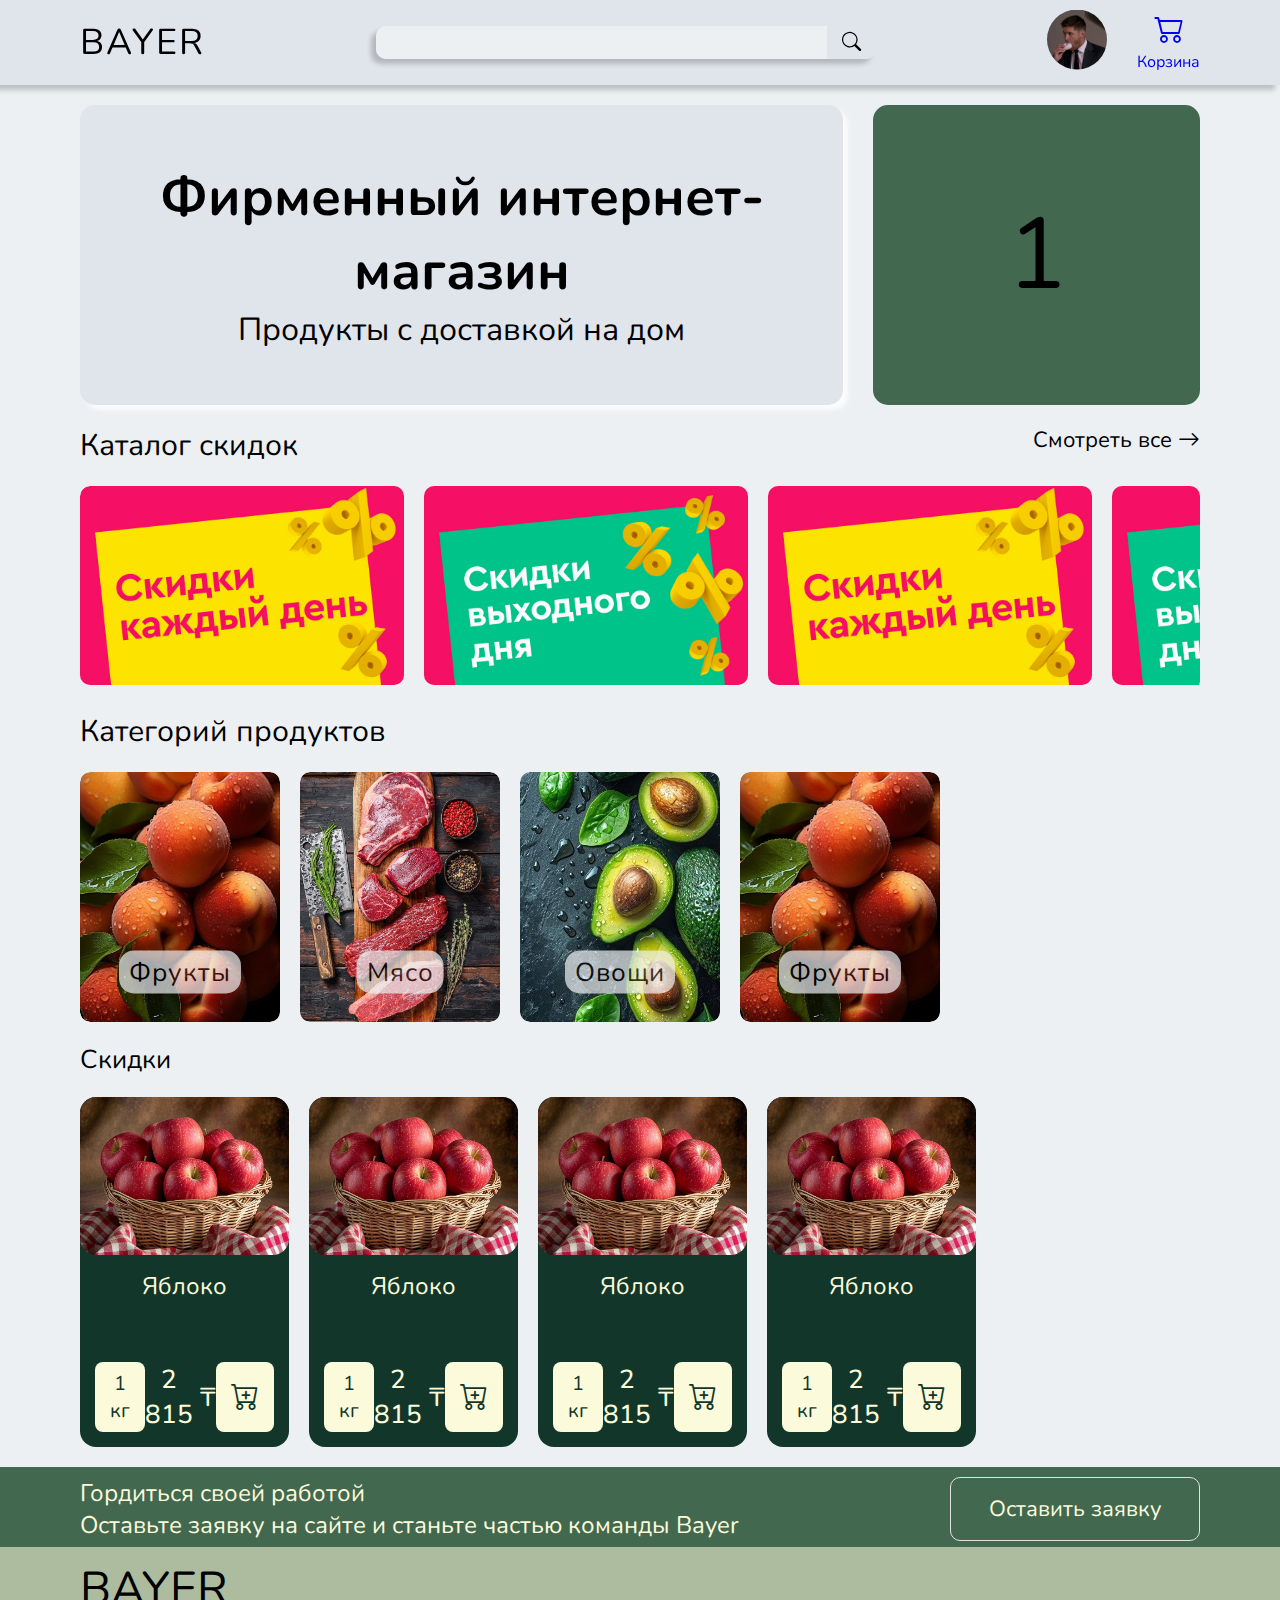
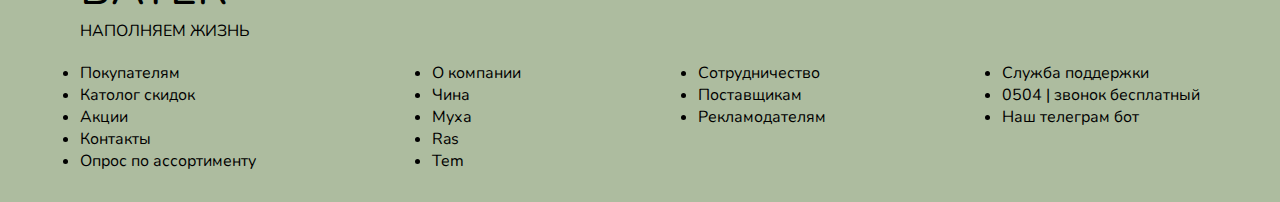
==== category-product.html @ b90fc03c "updated" ====
<!DOCTYPE html>
<html lang="ru">
<head>
    <meta charset="UTF-8">
    <meta name="viewport" content="width=device-width, initial-scale=1.0">
    <link rel="stylesheet" href="https://cdn.jsdelivr.net/npm/bootstrap-icons@1.5.0/font/bootstrap-icons.css">
    <link rel="stylesheet" href="../css/style.css">
    <link rel="stylesheet" href="../css/project01.css">
    <link rel="stylesheet" href="../css/project01media.css">
    <title>Фрукты</title>
</head>
<body id="body">
<div id="page-preloader" class="preloader">
    <div class="loader"></div>
</div>
<div class="page-title">
    <span class="page-back" id="page-back"><i class="bi bi-arrow-left"></i></span>
    <span class="page-title-name" id="page-title-name"></span>
</div>
<header id="header">
    <div class="logo"><a href="#">BAYER</a></div>
    <div class="search">
        <input type="text" id="search">
        <button><i class="bi bi-search"></i></button>
    </div>
    <div class="nav">
        <a href="#"><img src="./img-profile/deanwinchester.jpg"></a>
        <a href="#" class="cart-icon">
            <i class="bi bi-cart2"></i>
            <span>Корзина</span>
        </a>
    </div>
</header>
<main>
    <div class="banner">
        <div class="banner-1">
            <h1>Фирменный интернет-магазин</h1>
            <span>Продукты с доставкой на дом</span>
        </div>
        <div class="banner-2">
            <div class="slide-1">1</div>
            <div class="slide-2">2</div>
            <div class="slide-3">3</div>
        </div>
    </div>
    <div class="title-discount">
        <span>Каталог скидок</span>
        <font onclick="discountAll()">Смотреть все <i class="bi bi-arrow-right"></i></font>
    </div>
    <div class="discount">
        <div><img src="./img-discount/discount-1.jpg"></div>
        <div><img src="./img-discount/discount-2.jpg"></div>

        <div><img src="./img-discount/discount-1.jpg"></div>
        <div><img src="./img-discount/discount-2.jpg"></div>
        <div><img src="./img-discount/discount-1.jpg"></div>
    </div>
    <div class="title-category">
        <span>Категорий продуктов</span>
    </div>
    <div class="category-product">
        <div><a href="./page/category-product.html"><span>Фрукты</span><img src="./img-category/fruits.jpg"><i class="bi bi-arrow-right-short"></i></a></div>

        <div><a href=""><span>Мясо</span><img src="./img-category/meat.jpg"><i class="bi bi-arrow-right-short"></i></a></div>
        <div><a href=""><span>Овощи</span><img src="./img-category/vegetable.jpg"><i class="bi bi-arrow-right-short"></i></a></div>
        <div><a href=""><span>Фрукты</span><img src="./img-category/fruits.jpg"><i class="bi bi-arrow-right-short"></i></a></div>
    </div>
    <div class="title-discounts">
        <span>Скидки</span>
    </div>
    <div class="discounts">
        <div class="product" onclick="productInCart()">
            <div class="product-img"><img src="./img-product/apple.jpg"></div>
            <div class="product-body">
                <span class="product-title">Яблоко</span>
                <div>
                    <span class="product-value">1 кг</span>
                    <span class="product-price">2 815<span>&nbsp;₸</span></span>
                    <button class="product-cart"><i class="bi bi-cart-plus"></i></button>
                </div>
            </div>
        </div>

        <div class="product" onclick="productInCart()">
            <div class="product-img"><img src="./img-product/apple.jpg"></div>
            <div class="product-body">
                <span class="product-title">Яблоко</span>
                <div>
                    <span class="product-value">1 кг</span>
                    <span class="product-price">2 815<span>&nbsp;₸</span></span>
                    <button class="product-cart"><i class="bi bi-cart-plus"></i></button>
                </div>
            </div>
        </div>
        <div class="product" onclick="productInCart()">
            <div class="product-img"><img src="./img-product/apple.jpg"></div>
            <div class="product-body">
                <span class="product-title">Яблоко</span>
                <div>
                    <span class="product-value">1 кг</span>
                    <span class="product-price">2 815<span>&nbsp;₸</span></span>
                    <button class="product-cart"><i class="bi bi-cart-plus"></i></button>
                </div>
            </div>
        </div>
        <div class="product" onclick="productInCart()">
            <div class="product-img"><img src="./img-product/apple.jpg"></div>
            <div class="product-body">
                <span class="product-title">Яблоко</span>
                <div>
                    <span class="product-value">1 кг</span>
                    <span class="product-price">2 815<span>&nbsp;₸</span></span>
                    <button class="product-cart"><i class="bi bi-cart-plus"></i></button>
                </div>
            </div>
        </div>
    </div>
    <div id="product-in" class="product-in fixed-bottom">
        <div class="product-in-header">
            <span>Яблоко</span>
            <i onclick="closeProductIn()" class="bi bi-x-lg"></i>
        </div>
        <div class="product-in-body">
            <div><img src="./img-product/apple.jpg"></div>
            <span>1 кг</span>
            <span>2 815 ₸</span>
            <button onclick="addToCart()">Добавить в корзину</button>
        </div>
    </div>
</main>
<div class="header480 fixed-bottom">
    <a href=""><i class="bi bi-house-fill"></i></a>
    <a href=""><i class="bi bi-cart2"></i></a>
    <a href=""><i class="bi bi-telegram"></i></a>
    <a href=""><img src="./img-profile/deanwinchester.jpg"></a>
</div>
<footer>
    <div class="footer-top">
        <div class="left">
            <span>Гордиться своей работой</span>
            <span>Оставьте заявку на сайте и станьте частью команды Bayer</span>
        </div>
        <div class="right">
            Оставить заявку
        </div>
    </div>
    <div class="footer-bottom">
        <div class="footer-bottom-top">
            <span class="footer-title">BAYER</span>
            <span>наполняем жизнь</span>
        </div>
        <div class="footer-bottom-nav">
            <div class="footer-item">
                <ul>
                    <li>Покупателям</li>
                    <li>Католог скидок</li>
                    <li>Акции</li>
                    <li>Контакты</li>
                    <li>Опрос по ассортименту</li>
                </ul>
            </div>
            <div class="footer-item">
                <ul>
                    <li>О компании</li>
                    <li>Чина</li>
                    <li>Муха</li>
                    <li>Ras</li>
                    <li>Tem</li>
                </ul>
            </div>
            <div class="footer-item">
                <ul>
                    <li>Сотрудничество</li>
                    <li>Поставщикам</li>
                    <li>Рекламодателям</li>
                </ul>
            </div>
            <div class="footer-item">
                <ul>
                    <li>Служба поддержки</li>
                    <li>0504 | звонок бесплатный</li>
                    <li>Наш телеграм бот</li>
                </ul>
            </div>

        </div>
    </div>
</footer>
</body>
<script src="/javascript/main.js"></script>
</html>
---- css/style.css ----
:root {
    --bg-color: #ECF0F3;
    --block-bg-color: #E0E5EC;

    --background-dark-green-100: #12372A;
    --color-dark-green: #12372A;
    --background-dark-green-75: #436850;
    --color-dark-green-75: #436850;
    --background-dark-green-50: #ADBC9F;
    --color-dark-green-50: #ADBC9F;
    --background-dark-green-25: #FBFADA;
    --color-dark-green-25: #FBFADA;

    --color-white: #fff;
    --color-light-grey: #e2e2e2;
    --color-dark-grey: #4e4e4e;
    --background-dark: #1b1b1b;
    --background-light-grey: #e2e2e2;
    --background-light: #fff;
}
* {
    margin: 0;
    padding: 0;
}
a {
    text-decoration: none;
}
.fixed-top {
    position: fixed;
    top: 0;
    right: 0;
    left: 0;
    z-index: 1030;
}
.fixed-bottom {
    position: fixed;
    right: 0;
    bottom: 0;
    left: 0;
    z-index: 1030;
}
---- css/project01.css ----
@import url('https://fonts.googleapis.com/css?family=Nunito:400,700,800,900');
body {
    font-family: 'Nunito';
    background-color: var(--bg-color);
}
.preloader {
    position: fixed;
    left: 0;
    top: 0;
    width: 100%;
    height: 100%;
    background: black;
    z-index: 101;
    transition: 1s all;
    opacity: 1;
    visibility: visible;
}
.done {
    opacity: 0;
    visibility: hidden;
}
.loader {
    width: 75px;
    height: 75px;
    border: 10px solid white;
    border-radius: 50%;
    border-top-color: blue;
    position: absolute;
    left: 50%;
    top: 50%;
    transform: translate(-50%, -50%);
    animation: .5s spin infinite linear;
}
@keyframes spin {
    from {
        transform: translate(-50%, -50%) rotate(0deg);
    }
    to {
        transform: translate(-50%, -50%) rotate(360deg);
    }
}
.page-title {
    display: none;
}
header {
    display: flex;
    justify-content: space-between;
    align-items: center;
    position: sticky;
    height: 65px;
    top: 0;
    padding: 10px 80px;
    background-color: var(--block-bg-color);
    z-index: 100;
    box-shadow: -5px 5px 5px rgba(0, 0, 0, 0.2);

}
.logo {
    font-size: 36px;
    letter-spacing: 2px;
}
.logo > a {
    color: #000;
}
.search {
    display: flex;
    height: 50%;
    width: 500px;
    text-align: center;
    box-shadow: -5px 5px 5px rgba(0, 0, 0, 0.2);
    border-radius: 10px;
}
.search input {
    height: 100%;
    width: 100%;
    text-align: center;
    border-radius: 10px 0 0 10px;
    border: none;
    font-size: larger;
    background: var(--bg-color);

}
.search > button {
    padding: 5px 15px;
    cursor: pointer;
    border-radius: 0 10px 10px 0;
    border: none;
    font-size: larger;
    background: var(--block-bg-color);

}
.nav {
    display: flex;
    gap: 30px;
}
.nav img {
    clip-path: circle();
    width: 60px;
}
.cart-icon {
    display: flex;
    flex-direction: column;
}
.cart-icon i {
    font-size: 30px;
    text-align: center;
}
main {
    padding: 20px 80px;
    display: flex;
    flex-direction: column;
}
.banner {
    display: flex;
    gap: 30px;
    width: 100%;
    height: 300px;
}
.banner-1 {
    width: 70%;
    height: 100%;
    display: flex;
    flex-direction: column;
    justify-content: center;
    background: var(--block-bg-color);
    box-shadow: 5px 5px 5px rgba(255, 255, 255, 0.8);
    border-radius: 15px;
    text-align: center;
    h1 {
        font-size: 54px;
    }
    span {
        font-size: 32px;
    }
}
.banner-2 {
    display: flex;
    width: 30%;
    height: 100%;
    overflow-x: auto;
    scroll-snap-type: x mandatory;
    background: var(--background-dark-green-75);
    border-radius: 15px;
}
.banner-2 > div {
    scroll-snap-align: start;
    flex-shrink: 0;
    width: 100%;
    height: 100%;
    margin-right: 50px;
    border-radius: 15px;
    transform-origin: center center;
    transform: scale(1);
    transition: transform 0.5s;
    position: relative;

    display: flex;
    justify-content: center;
    align-items: center;
    font-size: 100px;
}
.banner-2 > div > img {
    object-fit: cover;
    position: absolute;
    top: 0;
    left: 0;
    width: 100%;
    height: 100%;
}
.banner-2::-webkit-scrollbar {
    display: none;
}
.title-discount {
    display: flex;
    justify-content: space-between;
    margin: 20px 0;
}
.title-discount > span {
    font-size: 30px;
}
.title-discount > font {
    font-size: 22px;
    cursor: pointer;
}
.discount {
    display: flex;
    gap: 20px;
    height: max-content;
    justify-content: start;
    overflow-x: auto;
    scrollbar-width: auto;
    border-radius: 10px;
}
.discount::-webkit-scrollbar {
    display: none;
}
.discount > div {
    height: 100%;
    min-width: 324px;
    border-radius: 10px;
}
.discount > div > img {
    height: 100%;
    width: 100%;
    object-fit: cover;
    border-radius: 10px;
}
.discount-all {
    display: flex;
    flex-wrap: wrap;
    gap: 20px;
    overflow: hidden;
    border-radius: 10px;
}
.discount-all div {
    height: 100%;
    width: 300px;
    border-radius: 10px;
}
.discount-all div img {
    object-fit: cover;
    height: 100%;
    width: 100%;
}
.title-category {
    margin: 20px 0;
}
.title-category > span {
    font-size: 30px;
}
.category-product {
    display: flex;
    gap: 20px;
    height: 250px;
    justify-content: start;
    overflow-x: auto;
    scrollbar-width: auto;
    border-radius: 10px;
}
.category-product span {
    position: absolute;
    top: 80%;
    left: 50%;
    transform: translate(-50%, -50%);
    font-size: 26px;
    letter-spacing: 1px;
    color: #fff;
    background: var(--bg-color);
    padding: 4px 10px;
    color: #000000;
    border-radius: 15px;
    opacity: 0.7;
    transition: .5s all;
}
.category-product div:hover span {
    opacity: 1;
    top: 50%;
}
.category-product::-webkit-scrollbar {
    display: none;
}
.category-product > div {
    position: relative;
    height: 100%;
    min-width: 200px;
    border-radius: 10px;
    overflow: hidden;
    cursor: pointer;
    i {
        display: none;
    }
}
.category-product > div > a > img {
    height: 100%;
    width: 100%;
    object-fit: cover;
    border-radius: 10px;
}
.title-discounts {
    margin: 20px 0;
}
.title-discounts > span {
    font-size: 26px;
}
.discounts {
    display: grid;
    grid-template-columns: 1fr 1fr 1fr 1fr 1fr;
    gap: 20px;
}
.discounts > .product {
    display: grid;
    grid-template-rows: 45% 55%;
    height: 350px;
    background-color: var(--background-dark-green-100);
    border-radius: 16px;
}
.product > .product-body {
    display: flex;
    flex-direction: column;
    justify-content: space-between;
    padding: 5px;
}
.product-body > .product-title {
    text-align: center;
    font-size: 24px;
    padding: 10px 0;
    overflow: hidden;
    color: var(--background-dark-green-25);
}
.product-value {
    padding: 3px 15px;
    font-size: 20px;
    background: var(--background-dark-green-25);
    color: var(--background-dark-green-100);
    border-radius: 8px;
    display: flex;
    align-items: center;
}
.product-price {
    font-size: 26px;
    display: flex;
    align-items: center;
    font-weight: 500;
    color: var(--background-dark-green-25);
}
.product-body > div {
    display: flex;
    justify-content: space-between;
    text-align: center;
    padding: 10px;
}
.product-cart {
    background: var(--background-dark-green-25);
    color: var(--background-dark-green-100);
    padding: 3px 15px;
    border-radius: 8px;
    border: none;
    font-size: 28px;
    cursor: pointer;
    transition: .25s;
}
.product-cart:hover {
    background: var(--background-dark-green-75);
    color: var(--background-dark-green-25);
}

.product-cart:active {
    background: var(--background-dark-green-50);
}
.product-img {
    position: relative;
}
.product-img > img {
    height: 100%;
    width: 100%;
    object-fit: cover;
    border-radius: 16px;
}
.product-in {
    display: none;
}
.header480 {
    display: none;
}
footer {
    background: var(--background-dark-green-50);
}
footer > .footer-top {
    display: grid;
    grid-template-columns: 1fr 250px;
    padding: 10px 80px;
    height: 60px;
    background: var(--background-dark-green-75);
}
.footer-top > div > span {
    font-size: 24px;
    color: var(--background-dark-green-25);
}
.left {
    display: flex;
    flex-direction: column;
}
.right {
    display: flex;
    align-items: center;
    justify-content: center;
    border: 1px solid #e2e2e2;
    cursor: pointer;
    border-radius: 10px;
    color: var(--background-dark-green-25);
    font-size: 22px;
}
.right:hover {
    background: var(--background-dark-green-25);
    color: var(--background-dark-green-100);
}
.footer-bottom {
    padding: 10px 80px;
    display: flex;
    flex-direction: column;
}
.footer-bottom > .footer-bottom-top {
    display: flex;
    flex-direction: column;
    text-transform: uppercase;
}
.footer-title {
    font-size: 46px;
}
.footer-bottom-nav {
    padding: 20px 0;
    display: flex;
    justify-content: space-between;
}
---- css/project01media.css ----
@media (max-width: 480px) {
    .page-title {
        display: flex;
        justify-content: space-between;
        padding: 10px 20px;
        align-items: center;
    }
    .page-back {
        font-size: 30px;
    }
    .page-back-hidden {
        display: none;
    }
    .page-title-name {
        margin: auto;
        font-size: 26px;
        letter-spacing: 1px;
        font-weight: 600;
    }
    header {
        height: 40px;
        padding: 10px 15px;
        background: transparent;
        box-shadow: -5px 5px 5px rgba(0, 0, 0, 0);
    }
    .logo {
        display: none;
    }
    .search {
        height: 100%;
        width: 100%;
    }
    .search input {
        height: 100%;
        outline: none;
        font-size: larger;
        padding-left: 50px;
        background: var();
        color: #000;
        letter-spacing: 1px;
    }
    .search > button {
        background: var(--block-bg-color);
    }
    .search input:focus {
        box-shadow: rgba(99, 99, 99, 0.2) 0px 4px 10px 0px;
    }
    .nav {
        display: none;
    }
    main {
        padding: 10px 15px;
    }
    .banner {
        display: none;
    }
    .banner-1 {
        display: none;
    }
    .banner-2 {
        width: 100%;
    }
    .title-discount {
        display: none;
    }
    .discount {
        margin-bottom: 0;
        order: 1;
    }
    .title-category {
        order: 2;
    }
    .title-category > span {
        font-size: 26px;
    }
    .category-product {
        order: 4;
        flex-direction: column;
        height: max-content;
        
    }
    .category-product > div > a {
        display: flex;
        justify-content: flex-start;
        gap: 15px;
        padding: 15px;
        align-items: center;
        background: var(--block-bg-color);

    }
    .category-product > div > a > img {
        height: 110px;
        width: 130px;
        order: 1;
    }
    .category-product > div > a > span {
        top: unset;
        left: unset;
        transform: none;
        position: relative;
        padding: 0;
        background: none;
        text-align: start;
        order: 2;
        opacity: 1;
        font-weight: 600;
        text-transform: uppercase;
    }
    .category-product > div > a > i {
        display: block;
        color: #000000;
        font-size: 40px;
        order: 3;
        margin-left: auto;
        font-weight: 600;
    }
    .title-discounts {
        color: var(--background-dark-green-100);
        order: 5;
    }
    .discounts {
        order: 6;
        grid-template-columns: 1fr 1fr 1fr;
        margin-bottom: 80px;
        gap: 6px;
    }
    .discounts > .product {
        grid-template-rows: 40% 60%;
        height: 200px;
        border-radius: 12px;
    }
    .product > .product-body {
        padding: 0;
    }
    .product-body > .product-title {
        font-size: 18px;
    }
    .product-value {
        font-size: 14px;
        padding: 3px 8px;
    }
    .product-price {
        font-size: 14px;
    }
    .product-cart {
        display: none;
    }
    .product-in {
        display: block;
        bottom:  -100%;
        z-index: 110;
        background: var(--block-bg-color);
        height: max-content;
        border-radius:25px 25px 0 0;
        transition: .5s;
        padding-bottom: 15px;
        box-shadow: 5px 5px 5px rgba(255, 255, 255, 0.7);
    }
    .product-in-view {
        bottom: 0;
    } 
    .product-in-header {
        display: grid;
        grid-template-columns: 90% 10%;
        text-align: center;
        padding: 10px;
        gap: 5px;
        color: #000;
    }
    .product-in-header > span {
        padding-left: 35px;
        font-size: 28px;
    }
    .product-in-header > i {
        display: flex;
        align-items: center;
    }
    .product-in-body {
        display: flex;
        flex-direction: column;
        align-items: center;
        height: 100%;
        background: var(--block-bg-color);
        gap: 2px;
    }
    .product-in-body > div {
        width: 350px;
        height: 200px;
        padding-top: 5px;
        margin-bottom: 2px;
        background: transparent;
    }
    .product-in-body > div > img {
        height: 100%;
        width: 100%;
        object-fit: cover;
        border: none;
        border-radius: 15px;
    }
    .product-in-body > span {
        padding: 5px 20px;
        background: var(--block-bg-color);
        box-shadow: -5px 5px 5px rgba(0, 0, 0, 0.2);
        color: #000000;
        margin: 3px 0;
        border-radius: 10px;
        width: 70px;
        text-align: center;
        font-size: 22px;
    }
    .product-in-body > button {
        padding: 5px 20px;
        width: 350px;
        font-size: 20px;
        color: #000000;
        height: 45px;
        border-radius: 10px;
        border: none;
        margin-top: 3px;
        background: var(--block-bg-color);
        box-shadow: -5px 5px 5px rgba(0, 0, 0, 0.2);
        &:focus {
            box-shadow: #D6D6E7 0 0 0 1.5px inset, rgba(45, 35, 66, 0.4) 0 2px 4px, rgba(45, 35, 66, 0.3) 0 7px 13px -3px, #D6D6E7 0 -3px 0 inset;
        }
        &:active {
            box-shadow: #D6D6E7 0 3px 7px inset;
            transform: translateY(2px);
        }
    }
    .header480 {
        display: flex;
        justify-content: space-around;
        align-items: center;
        margin: 10px 20px;
        border-radius: 10px;
        box-shadow: 10px 10px 10px 0px rgba(0,0,0,0.75);
        height: 60px;
        background: var(--background-dark-green-100);
        z-index: 100;
    }
    .header480 a {
        font-size: 28px;
        display: flex;
    }
    .header480 img {
        clip-path: circle();
        width: 35px;
    }
    footer {
        display: none;
    }
}
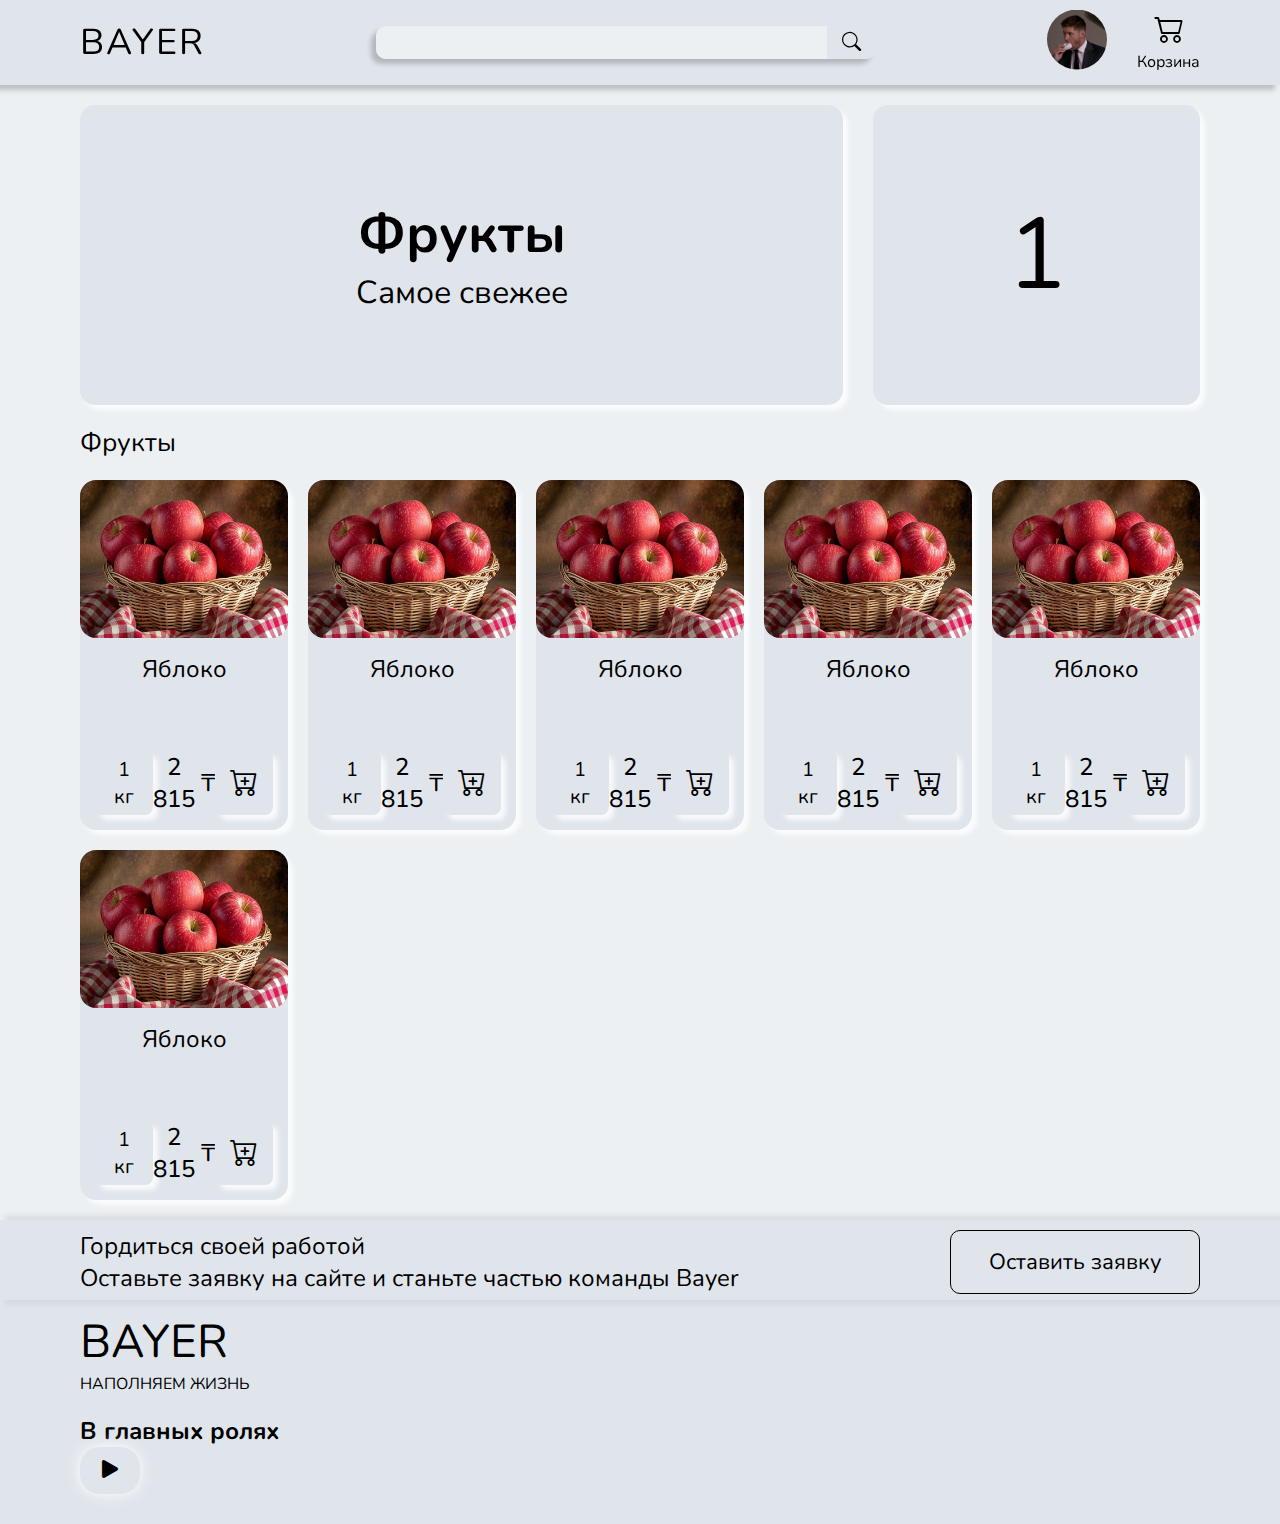
==== commit 3d284ef2: "cart, category" ====
--- a/category-product.html
+++ b/category-product.html
@@ -4,9 +4,10 @@
     <meta charset="UTF-8">
     <meta name="viewport" content="width=device-width, initial-scale=1.0">
     <link rel="stylesheet" href="https://cdn.jsdelivr.net/npm/bootstrap-icons@1.5.0/font/bootstrap-icons.css">
-    <link rel="stylesheet" href="../css/style.css">
-    <link rel="stylesheet" href="../css/project01.css">
-    <link rel="stylesheet" href="../css/project01media.css">
+    <link rel="stylesheet" href="./css/style.css">
+    <link rel="stylesheet" href="./css/project01.css">
+    <link rel="stylesheet" href="./css/project01media.css">
+    <link rel="stylesheet" href="./css/in-category.css">
     <title>Фрукты</title>
 </head>
 <body id="body">
@@ -25,17 +26,41 @@
     </div>
     <div class="nav">
         <a href="#"><img src="./img-profile/deanwinchester.jpg"></a>
-        <a href="#" class="cart-icon">
+        <a href="#" class="cart-icon" onclick="openCart()">
             <i class="bi bi-cart2"></i>
             <span>Корзина</span>
         </a>
     </div>
 </header>
+<div class="cart-page">
+    <div class="cart-page-head"><button onclick="closeCart()"><i class="bi bi-arrow-left"></i></button><span><font>1</font>&nbsp;Корзина</span></div>
+    <div class="cart-page-body">
+        <div class="cart-item">
+            <div class="cart-item-img"><img src="./img-product/apple.jpg"></div>
+            <div class="cart-item-body">
+                <p>Яблоко ded w fewf ewf dw dd w de </p>
+                <span>2 815 ₸</span>
+                <span class="value">1 кг</span>
+            </div>
+            <div class="cart-item-count">
+                <input type="number" value="1" min="1" max="100" step="1" inputmode="numeric">
+                <div class="plus-minus">
+                    <button><i class="bi bi-dash"></i></button>
+                    <button><i class="bi bi-plus"></i></button>
+                </div>
+            </div>
+        </div>
+    </div>
+    <div class="cart-page-foot">
+        <div class="cart-page-total"><p>Цена:&nbsp;</p><span>2 815 ₸</span></div>
+        <div class="cart-pay"><button>Оформить заказ</button></div>
+    </div>
+</div>
 <main>
     <div class="banner">
         <div class="banner-1">
-            <h1>Фирменный интернет-магазин</h1>
-            <span>Продукты с доставкой на дом</span>
+            <h1>Фрукты</h1>
+            <span>Самое свежее</span>
         </div>
         <div class="banner-2">
             <div class="slide-1">1</div>
@@ -43,74 +68,74 @@
             <div class="slide-3">3</div>
         </div>
     </div>
-    <div class="title-discount">
-        <span>Каталог скидок</span>
-        <font onclick="discountAll()">Смотреть все <i class="bi bi-arrow-right"></i></font>
+    <div class="title-category-in">
+        <span>Фрукты</span>
     </div>
-    <div class="discount">
-        <div><img src="./img-discount/discount-1.jpg"></div>
-        <div><img src="./img-discount/discount-2.jpg"></div>
-
-        <div><img src="./img-discount/discount-1.jpg"></div>
-        <div><img src="./img-discount/discount-2.jpg"></div>
-        <div><img src="./img-discount/discount-1.jpg"></div>
-    </div>
-    <div class="title-category">
-        <span>Категорий продуктов</span>
-    </div>
-    <div class="category-product">
-        <div><a href="./page/category-product.html"><span>Фрукты</span><img src="./img-category/fruits.jpg"><i class="bi bi-arrow-right-short"></i></a></div>
-
-        <div><a href=""><span>Мясо</span><img src="./img-category/meat.jpg"><i class="bi bi-arrow-right-short"></i></a></div>
-        <div><a href=""><span>Овощи</span><img src="./img-category/vegetable.jpg"><i class="bi bi-arrow-right-short"></i></a></div>
-        <div><a href=""><span>Фрукты</span><img src="./img-category/fruits.jpg"><i class="bi bi-arrow-right-short"></i></a></div>
-    </div>
-    <div class="title-discounts">
-        <span>Скидки</span>
-    </div>
-    <div class="discounts">
-        <div class="product" onclick="productInCart()">
-            <div class="product-img"><img src="./img-product/apple.jpg"></div>
-            <div class="product-body">
-                <span class="product-title">Яблоко</span>
+    <div class="category-item">
+        <div class="item-product" onclick="productInCart()">
+            <div class="item-img"><img src="./img-product/apple.jpg"></div>
+            <div class="item-body">
+                <span class="item-title">Яблоко</span>
                 <div>
-                    <span class="product-value">1 кг</span>
-                    <span class="product-price">2 815<span>&nbsp;₸</span></span>
-                    <button class="product-cart"><i class="bi bi-cart-plus"></i></button>
+                    <span class="item-value">1 кг</span>
+                    <span class="item-price">2 815<span>&nbsp;₸</span></span>
+                    <button class="item-cart"><i class="bi bi-cart-plus"></i></button>
                 </div>
             </div>
         </div>
 
-        <div class="product" onclick="productInCart()">
-            <div class="product-img"><img src="./img-product/apple.jpg"></div>
-            <div class="product-body">
-                <span class="product-title">Яблоко</span>
+        <div class="item-product" onclick="productInCart()">
+            <div class="item-img"><img src="./img-product/apple.jpg"></div>
+            <div class="item-body">
+                <span class="item-title">Яблоко</span>
                 <div>
-                    <span class="product-value">1 кг</span>
-                    <span class="product-price">2 815<span>&nbsp;₸</span></span>
-                    <button class="product-cart"><i class="bi bi-cart-plus"></i></button>
+                    <span class="item-value">1 кг</span>
+                    <span class="item-price">2 815<span>&nbsp;₸</span></span>
+                    <button class="item-cart"><i class="bi bi-cart-plus"></i></button>
                 </div>
             </div>
         </div>
-        <div class="product" onclick="productInCart()">
-            <div class="product-img"><img src="./img-product/apple.jpg"></div>
-            <div class="product-body">
-                <span class="product-title">Яблоко</span>
+        <div class="item-product" onclick="productInCart()">
+            <div class="item-img"><img src="./img-product/apple.jpg"></div>
+            <div class="item-body">
+                <span class="item-title">Яблоко</span>
                 <div>
-                    <span class="product-value">1 кг</span>
-                    <span class="product-price">2 815<span>&nbsp;₸</span></span>
-                    <button class="product-cart"><i class="bi bi-cart-plus"></i></button>
+                    <span class="item-value">1 кг</span>
+                    <span class="item-price">2 815<span>&nbsp;₸</span></span>
+                    <button class="item-cart"><i class="bi bi-cart-plus"></i></button>
                 </div>
             </div>
         </div>
-        <div class="product" onclick="productInCart()">
-            <div class="product-img"><img src="./img-product/apple.jpg"></div>
-            <div class="product-body">
-                <span class="product-title">Яблоко</span>
+        <div class="item-product" onclick="productInCart()">
+            <div class="item-img"><img src="./img-product/apple.jpg"></div>
+            <div class="item-body">
+                <span class="item-title">Яблоко</span>
                 <div>
-                    <span class="product-value">1 кг</span>
-                    <span class="product-price">2 815<span>&nbsp;₸</span></span>
-                    <button class="product-cart"><i class="bi bi-cart-plus"></i></button>
+                    <span class="item-value">1 кг</span>
+                    <span class="item-price">2 815<span>&nbsp;₸</span></span>
+                    <button class="item-cart"><i class="bi bi-cart-plus"></i></button>
+                </div>
+            </div>
+        </div>
+        <div class="item-product" onclick="productInCart()">
+            <div class="item-img"><img src="./img-product/apple.jpg"></div>
+            <div class="item-body">
+                <span class="item-title">Яблоко</span>
+                <div>
+                    <span class="item-value">1 кг</span>
+                    <span class="item-price">2 815<span>&nbsp;₸</span></span>
+                    <button class="item-cart"><i class="bi bi-cart-plus"></i></button>
+                </div>
+            </div>
+        </div>
+        <div class="item-product" onclick="productInCart()">
+            <div class="item-img"><img src="./img-product/apple.jpg"></div>
+            <div class="item-body">
+                <span class="item-title">Яблоко</span>
+                <div>
+                    <span class="item-value">1 кг</span>
+                    <span class="item-price">2 815<span>&nbsp;₸</span></span>
+                    <button class="item-cart"><i class="bi bi-cart-plus"></i></button>
                 </div>
             </div>
         </div>
@@ -129,8 +154,8 @@
     </div>
 </main>
 <div class="header480 fixed-bottom">
-    <a href=""><i class="bi bi-house-fill"></i></a>
-    <a href=""><i class="bi bi-cart2"></i></a>
+    <a href="#" id="page-back-icon"><i class="bi bi-house-fill"></i></a>
+    <a href="#" onclick="openCart()"><i class="bi bi-cart2"></i></a>
     <a href=""><i class="bi bi-telegram"></i></a>
     <a href=""><img src="./img-profile/deanwinchester.jpg"></a>
 </div>
@@ -150,42 +175,15 @@
             <span>наполняем жизнь</span>
         </div>
         <div class="footer-bottom-nav">
-            <div class="footer-item">
-                <ul>
-                    <li>Покупателям</li>
-                    <li>Католог скидок</li>
-                    <li>Акции</li>
-                    <li>Контакты</li>
-                    <li>Опрос по ассортименту</li>
-                </ul>
+            <div>
+                <h2>В главных ролях</h2>
+                <audio id="audio" src="./audio/mem.mp3"></audio>
+                <button id="playAudio"><i class="bi bi-play-fill"></i></button>
+                <span class="typing" id="typingText"></span>
             </div>
-            <div class="footer-item">
-                <ul>
-                    <li>О компании</li>
-                    <li>Чина</li>
-                    <li>Муха</li>
-                    <li>Ras</li>
-                    <li>Tem</li>
-                </ul>
-            </div>
-            <div class="footer-item">
-                <ul>
-                    <li>Сотрудничество</li>
-                    <li>Поставщикам</li>
-                    <li>Рекламодателям</li>
-                </ul>
-            </div>
-            <div class="footer-item">
-                <ul>
-                    <li>Служба поддержки</li>
-                    <li>0504 | звонок бесплатный</li>
-                    <li>Наш телеграм бот</li>
-                </ul>
-            </div>
-
         </div>
     </div>
 </footer>
 </body>
-<script src="/javascript/main.js"></script>
+<script src="./javascript/main.js"></script>
 </html>--- a/css/project01.css
+++ b/css/project01.css
@@ -100,11 +100,184 @@
 .cart-icon {
     display: flex;
     flex-direction: column;
+    color: #000000;
 }
 .cart-icon i {
     font-size: 30px;
     text-align: center;
 }
+/*Корзина*/
+.cart-page {
+    position: fixed;
+    right: 0;
+    top: 0;
+    height: 100%;
+    width: 400px;
+    z-index: 120;
+    background: var(--block-bg-color);
+    box-shadow: -5px 5px 5px rgba(0, 0, 0, 0.2);
+    right: -425px;
+    transition: .5s;
+}
+.cart-page-view {
+    right: 0;
+}
+.cart-page-head {
+    height: 85px;
+    box-shadow: 0 5px 5px rgba(0, 0, 0, 0.04);
+    display: flex;
+    justify-content: start;
+    align-items: center;
+    background: var(--bg-color);
+}
+.cart-page-head > button {
+    background: var(--block-bg-color);
+    border: none;
+    width: 85px;
+    height: 100%;
+    font-size: 32px;
+    cursor: pointer;
+}
+.cart-page-head > span {
+    margin-left: 30px;
+    font-size: 26px;
+}
+.cart-page-head > span > font {
+    clip-path: circle();
+    padding: 8px;
+    font-size: 20px;
+    background: var(--block-bg-color);
+    box-shadow: 5px 5px 5px rgba(255, 255, 255, 0.8);
+    font-weight: 600;
+}
+.cart-page-body {
+    height: calc(100vh - 175px);
+    padding: 10px 15px;
+    display: flex;
+    flex-direction: column;
+    gap: 10px;
+    overflow-y: auto;
+}
+.cart-item {
+    width: 100%;
+    height: 100px;
+    background: var(--bg-color);
+    display: flex;
+    justify-content: space-between;
+    border-radius: 14px;
+}
+.cart-item-img {
+    width: 25%;
+    margin: 8px 0 8px 8px;
+}
+.cart-item-img > img {
+    width: 100%;
+    height: 100%;
+    object-fit: cover;
+    border-radius: 10px;
+}
+.cart-item-body {
+    position: relative;
+    width: 50%;
+    margin: 8px;
+    display: flex;
+    flex-direction: column;
+    justify-content: space-between;
+    padding: 5px 0 5px 0;
+    p {
+        font-size: 16px;
+        font-weight: 600;
+        line-height: 1.2;
+    }
+    span {
+        position: absolute;
+        bottom: 5px;
+        font-size: 18px;
+        font-weight: 800;
+        background: var(--block-bg-color);
+        width: max-content;
+        padding: 3px 6px;
+        border-radius: 8px;
+    }
+    .value {
+        right: 0;
+        border-radius: 8px;
+    }
+}
+.cart-item-count {
+    width: 25%;
+    text-align: center;
+    display: flex;
+    flex-direction: column;
+    justify-content: space-between;
+    padding: 11px 0 11px 0;
+    align-items: center;
+}
+.cart-item-count > input {
+    width: 65px;
+    height: 35px;
+    text-align: center;
+    border: none;
+    background: var(--block-bg-color);
+    font-size: 18px;
+    font-weight: 600;
+    border-radius: 8px;
+}
+.cart-item-count > input[type="number"]::-webkit-inner-spin-button, input[type="number"]::-webkit-outer-spin-button {
+    -webkit-appearance: none;
+    margin: 0;
+}
+.cart-item-count > .plus-minus {
+    display: flex;
+    gap: 2px;
+}
+.cart-item-count > .plus-minus > button {
+    font-size: 28px;
+    border: none;
+    background: var(--block-bg-color);
+    cursor: pointer;
+    border-radius: 8px;
+    padding: 0 2px;
+}
+.cart-page-foot {
+    height: 56px;
+    padding: 5px 20px;
+    display: flex;
+    width: 100%;
+    align-items: center;
+    background: var(--bg-color);
+    box-shadow: 0 -5px 5px rgba(0, 0, 0, 0.02);
+}
+.cart-page-total {
+    width: 50%;
+    display: flex;
+    font-size: 20px;
+    font-weight: 600;
+}
+.cart-pay {
+    display: flex;
+    justify-content: center;
+    width: 60%;
+}
+.cart-pay > button {
+    padding: 5px 15px;
+    width: 100%;
+    margin-right: 40px;
+    background: var(--block-bg-color);
+    border: none;
+    border-radius: 8px;
+    font-size: 16px;
+    letter-spacing: 1px;
+    box-shadow: 5px 5px 5px rgba(0, 0, 0, 0.2);
+    font-weight: 600;
+}
+.cart-pay > button:hover {
+    box-shadow: 5px 5px 5px rgba(255, 255, 255, 0.2);
+}
+.cart-pay > button:focus {
+    box-shadow: 5px 5px 5px rgba(0, 0, 0, 0.2);
+}
+/*Корзина*/
 main {
     padding: 20px 80px;
     display: flex;
@@ -139,7 +312,8 @@
     height: 100%;
     overflow-x: auto;
     scroll-snap-type: x mandatory;
-    background: var(--background-dark-green-75);
+    background: var(--block-bg-color);
+    box-shadow: 5px 5px 5px rgba(255, 255, 255, 0.8);
     border-radius: 15px;
 }
 .banner-2 > div {
@@ -279,7 +453,13 @@
 .title-discounts {
     margin: 20px 0;
 }
+.title-category-in {
+    margin: 20px 0;
+}
 .title-discounts > span {
+    font-size: 26px;
+}
+.title-category-in > span {
     font-size: 26px;
 }
 .discounts {
@@ -291,8 +471,9 @@
     display: grid;
     grid-template-rows: 45% 55%;
     height: 350px;
-    background-color: var(--background-dark-green-100);
+    background: var(--block-bg-color);
     border-radius: 16px;
+    box-shadow: 5px 5px 5px rgba(255, 255, 255, 0.8);
 }
 .product > .product-body {
     display: flex;
@@ -305,13 +486,14 @@
     font-size: 24px;
     padding: 10px 0;
     overflow: hidden;
-    color: var(--background-dark-green-25);
+    color: #000000;
 }
 .product-value {
     padding: 3px 15px;
     font-size: 20px;
-    background: var(--background-dark-green-25);
-    color: var(--background-dark-green-100);
+    background: var(--block-bg-color);
+    box-shadow: 5px 5px 5px rgba(255, 255, 255, 0.8);
+    color: #000000;
     border-radius: 8px;
     display: flex;
     align-items: center;
@@ -321,7 +503,7 @@
     display: flex;
     align-items: center;
     font-weight: 500;
-    color: var(--background-dark-green-25);
+    color: #000000;
 }
 .product-body > div {
     display: flex;
@@ -330,8 +512,9 @@
     padding: 10px;
 }
 .product-cart {
-    background: var(--background-dark-green-25);
-    color: var(--background-dark-green-100);
+    background: var(--block-bg-color);
+    box-shadow: 5px 5px 5px rgba(255, 255, 255, 0.8);
+    color: #000000;
     padding: 3px 15px;
     border-radius: 8px;
     border: none;
@@ -340,12 +523,10 @@
     transition: .25s;
 }
 .product-cart:hover {
-    background: var(--background-dark-green-75);
-    color: var(--background-dark-green-25);
-}
-
+    box-shadow: -5px 5px 5px rgba(0, 0, 0, 0.2);
+}
 .product-cart:active {
-    background: var(--background-dark-green-50);
+    box-shadow: 5px 5px 5px rgba(255, 255, 255, 0.8);
 }
 .product-img {
     position: relative;
@@ -363,18 +544,20 @@
     display: none;
 }
 footer {
-    background: var(--background-dark-green-50);
+    background: var(--block-bg-color);
+    box-shadow: 5px -5px 5px rgba(0, 0, 0, 0.07);
 }
 footer > .footer-top {
     display: grid;
     grid-template-columns: 1fr 250px;
     padding: 10px 80px;
     height: 60px;
-    background: var(--background-dark-green-75);
+    background: var(--block-bg-color);
+    box-shadow: 5px 5px 5px rgba(0, 0, 0, 0.05);
 }
 .footer-top > div > span {
     font-size: 24px;
-    color: var(--background-dark-green-25);
+    color: #000000;
 }
 .left {
     display: flex;
@@ -384,15 +567,14 @@
     display: flex;
     align-items: center;
     justify-content: center;
-    border: 1px solid #e2e2e2;
+    border: 1px solid #000000;
     cursor: pointer;
     border-radius: 10px;
-    color: var(--background-dark-green-25);
+    color: #000000;
     font-size: 22px;
 }
 .right:hover {
-    background: var(--background-dark-green-25);
-    color: var(--background-dark-green-100);
+    background: var(--bg-color);
 }
 .footer-bottom {
     padding: 10px 80px;
@@ -411,4 +593,18 @@
     padding: 20px 0;
     display: flex;
     justify-content: space-between;
+}
+#playAudio {
+    border-radius: 20px;
+    border: none;
+    width: 60px;
+    padding: 5px 10px;
+    font-size: 32px;
+    background: var(--block-bg-color);
+    box-shadow: 0px 0px 15px #fff;
+}
+.typing {
+    overflow: hidden;
+    border-right: 2px solid black;
+    display: inline-block;
 }--- a/css/project01media.css
+++ b/css/project01media.css
@@ -1,4 +1,7 @@
 @media (max-width: 480px) {
+    body {
+        padding: 0 5px;
+    }
     .page-title {
         display: flex;
         justify-content: space-between;
@@ -71,12 +74,13 @@
         order: 2;
     }
     .title-category > span {
-        font-size: 26px;
+        font-size: 24px;
     }
     .category-product {
         order: 4;
         flex-direction: column;
         height: max-content;
+        gap: 10px;
         
     }
     .category-product > div > a {
@@ -103,6 +107,7 @@
         text-align: start;
         order: 2;
         opacity: 1;
+        font-size: 24px;
         font-weight: 600;
         text-transform: uppercase;
     }
@@ -115,8 +120,12 @@
         font-weight: 600;
     }
     .title-discounts {
-        color: var(--background-dark-green-100);
+        color: #000000;
         order: 5;
+        font-size: 24px;
+    }
+    .title-category-in {
+        display: none;
     }
     .discounts {
         order: 6;
@@ -127,7 +136,10 @@
     .discounts > .product {
         grid-template-rows: 40% 60%;
         height: 200px;
-        border-radius: 12px;
+        border-radius: 10px;
+    }
+    .product-img > img {
+      border-radius: 10px;
     }
     .product > .product-body {
         padding: 0;
@@ -136,11 +148,14 @@
         font-size: 18px;
     }
     .product-value {
-        font-size: 14px;
+        font-size: 12px;
         padding: 3px 8px;
     }
     .product-price {
-        font-size: 14px;
+        font-size: 12px;
+        padding: 3px 5px;
+        border-radius: 8px;
+        box-shadow: 5px 5px 5px rgba(255, 255, 255, 0.8);
     }
     .product-cart {
         display: none;
@@ -204,9 +219,9 @@
         color: #000000;
         margin: 3px 0;
         border-radius: 10px;
-        width: 70px;
+        width: 100px;
         text-align: center;
-        font-size: 22px;
+        font-size: 20px;
     }
     .product-in-body > button {
         padding: 5px 20px;
@@ -233,14 +248,23 @@
         align-items: center;
         margin: 10px 20px;
         border-radius: 10px;
-        box-shadow: 10px 10px 10px 0px rgba(0,0,0,0.75);
+        box-shadow: -5px 5px 5px rgba(0, 0, 0, 0.2);
         height: 60px;
-        background: var(--background-dark-green-100);
+        background: var(--block-bg-color);
         z-index: 100;
     }
     .header480 a {
         font-size: 28px;
         display: flex;
+        color: #1b1b1b;
+    }
+    #playAudio {
+        border-radius: unset;
+        background: unset;
+        padding: unset;
+        box-shadow: unset;
+        font-size: 32px;
+        width: unset;
     }
     .header480 img {
         clip-path: circle();
--- a/css/in-category.css
+++ b/css/in-category.css
@@ -0,0 +1,109 @@
+.category-item {
+    order: 6;
+    display: grid;
+    grid-template-columns: 1fr 1fr 1fr 1fr 1fr;
+    gap: 20px;
+}
+.item-product {
+    display: grid;
+    grid-template-rows: 45% 55%;
+    height: 350px;
+    background: var(--block-bg-color);
+    border-radius: 16px;
+    box-shadow: 5px 5px 5px rgba(255, 255, 255, 0.8);
+}
+.item-img {
+    position: relative;
+}
+.item-img > img {
+    height: 100%;
+    width: 100%;
+    object-fit: cover;
+    border-radius: 16px;
+}
+.item-body {
+    display: flex;
+    flex-direction: column;
+    justify-content: space-between;
+    padding: 5px;
+}
+.item-body > div {
+    display: flex;
+    justify-content: space-between;
+    text-align: center;
+    padding: 10px;
+}
+.item-title {
+    text-align: center;
+    font-size: 24px;
+    padding: 10px 0;
+    overflow: hidden;
+    color: #000000;
+}
+.item-value {
+    padding: 3px 15px;
+    font-size: 20px;
+    background: var(--block-bg-color);
+    box-shadow: 5px 5px 5px rgba(255, 255, 255, 0.8);
+    color: #000000;
+    border-radius: 8px;
+    display: flex;
+    align-items: center;
+}
+.item-price {
+    font-size: 24px;
+    display: flex;
+    align-items: center;
+    font-weight: 500;
+    color: #000000;
+}
+.item-cart {
+    background: var(--block-bg-color);
+    box-shadow: 5px 5px 5px rgba(255, 255, 255, 0.8);
+    color: #000000;
+    padding: 3px 15px;
+    border-radius: 8px;
+    border: none;
+    font-size: 28px;
+    cursor: pointer;
+    transition: .25s;
+}
+.item-cart:hover {
+    box-shadow: -5px 5px 5px rgba(0, 0, 0, 0.2);
+}
+.item-cart:active {
+    box-shadow: 5px 5px 5px rgba(255, 255, 255, 0.8);
+}
+
+@media (max-width: 480px) {
+    .category-item {
+        grid-template-columns: 1fr 1fr;
+        margin-bottom: 80px;
+        gap: 15px;
+    }
+    .item-product {
+        grid-template-rows: 50% 50%;
+        height: 250px;
+        border-radius: 12px;
+        box-shadow: -5px 5px 5px rgba(0, 0, 0, 0.2);
+    }
+    .item-body {
+        padding: 0;
+    }
+    .item-title {
+        font-size: 20px;
+    }
+    .item-value {
+        font-size: 16px;
+        padding: 6px 12px;
+    }
+    .item-price {
+        font-size: 16px;
+        padding: 6px 12px;
+        border-radius: 8px;
+        box-shadow: 5px 5px 5px rgba(255, 255, 255, 0.8);
+    }
+    .item-cart {
+        display: none;
+    }
+}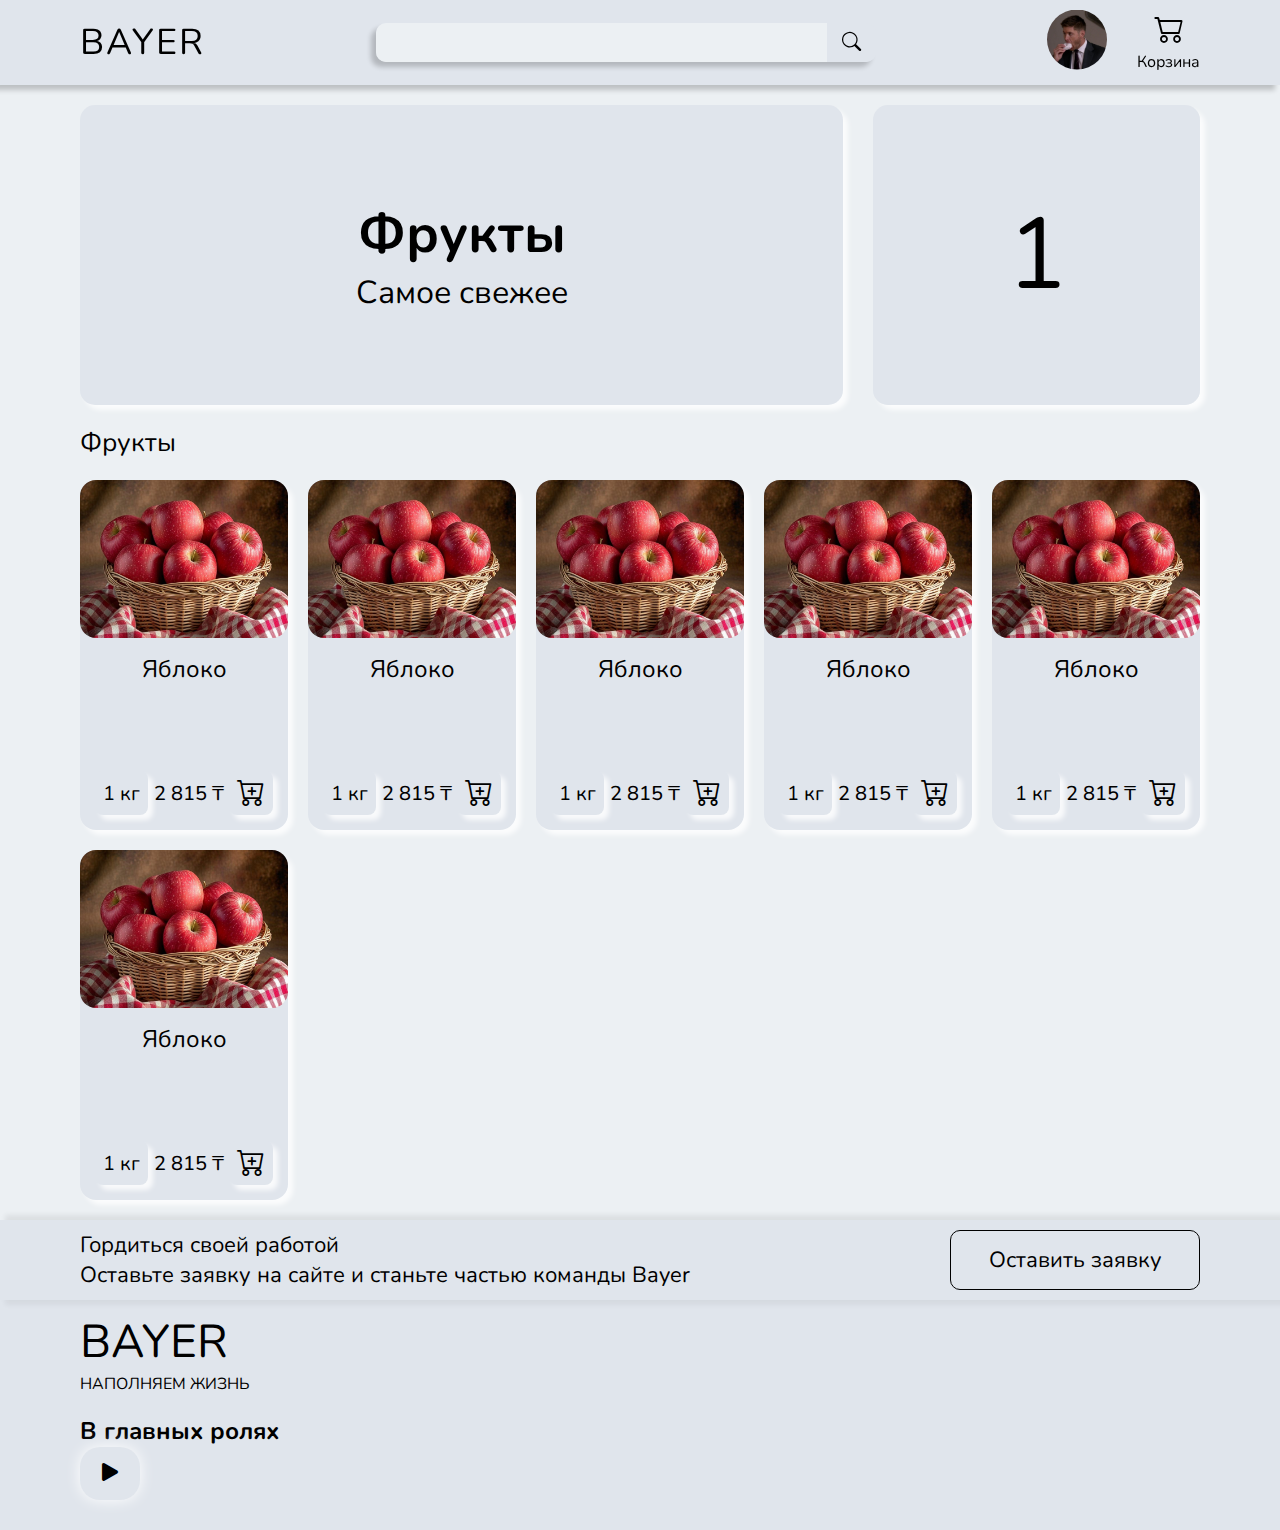
==== commit b4b72c0b: "sign-in, sign-up: adaptive" ====
--- a/category-product.html
+++ b/category-product.html
@@ -157,7 +157,7 @@
     <a href="#" id="page-back-icon"><i class="bi bi-house-fill"></i></a>
     <a href="#" onclick="openCart()"><i class="bi bi-cart2"></i></a>
     <a href=""><i class="bi bi-telegram"></i></a>
-    <a href=""><img src="./img-profile/deanwinchester.jpg"></a>
+    <a href="sign-up-in.html"><img src="./img-profile/deanwinchester.jpg"></a>
 </div>
 <footer>
     <div class="footer-top">
--- a/css/style.css
+++ b/css/style.css
@@ -1,3 +1,4 @@
+@import url('https://fonts.googleapis.com/css?family=Nunito:400,700,800,900');
 :root {
     --bg-color: #ECF0F3;
     --block-bg-color: #E0E5EC;
@@ -21,6 +22,7 @@
 * {
     margin: 0;
     padding: 0;
+    font-family: 'Nunito';
 }
 a {
     text-decoration: none;
--- a/css/project01.css
+++ b/css/project01.css
@@ -64,7 +64,7 @@
 }
 .search {
     display: flex;
-    height: 50%;
+    height: 60%;
     width: 500px;
     text-align: center;
     box-shadow: -5px 5px 5px rgba(0, 0, 0, 0.2);
@@ -489,7 +489,7 @@
     color: #000000;
 }
 .product-value {
-    padding: 3px 15px;
+    padding: 3px 8px;
     font-size: 20px;
     background: var(--block-bg-color);
     box-shadow: 5px 5px 5px rgba(255, 255, 255, 0.8);
@@ -499,7 +499,7 @@
     align-items: center;
 }
 .product-price {
-    font-size: 26px;
+    font-size: 20px;
     display: flex;
     align-items: center;
     font-weight: 500;
@@ -509,13 +509,13 @@
     display: flex;
     justify-content: space-between;
     text-align: center;
-    padding: 10px;
+    padding: 8px;
 }
 .product-cart {
     background: var(--block-bg-color);
     box-shadow: 5px 5px 5px rgba(255, 255, 255, 0.8);
     color: #000000;
-    padding: 3px 15px;
+    padding: 3px 8px;
     border-radius: 8px;
     border: none;
     font-size: 28px;
@@ -556,12 +556,13 @@
     box-shadow: 5px 5px 5px rgba(0, 0, 0, 0.05);
 }
 .footer-top > div > span {
-    font-size: 24px;
+    font-size: 22px;
     color: #000000;
 }
 .left {
     display: flex;
     flex-direction: column;
+    justify-content: center;
 }
 .right {
     display: flex;
--- a/css/project01media.css
+++ b/css/project01media.css
@@ -21,7 +21,7 @@
         font-weight: 600;
     }
     header {
-        height: 40px;
+        height: 50px;
         padding: 10px 15px;
         background: transparent;
         box-shadow: -5px 5px 5px rgba(0, 0, 0, 0);
@@ -50,6 +50,16 @@
     }
     .nav {
         display: none;
+    }
+    /*Корзина*/
+    .scroll {
+        overflow-y: scroll;
+    }
+    .no-scroll {
+        overflow: hidden;
+    }
+    .cart-page-body {
+        height: calc(100% - 175px);
     }
     main {
         padding: 10px 15px;
--- a/css/in-category.css
+++ b/css/in-category.css
@@ -41,7 +41,7 @@
     color: #000000;
 }
 .item-value {
-    padding: 3px 15px;
+    padding: 3px 8px;
     font-size: 20px;
     background: var(--block-bg-color);
     box-shadow: 5px 5px 5px rgba(255, 255, 255, 0.8);
@@ -51,7 +51,7 @@
     align-items: center;
 }
 .item-price {
-    font-size: 24px;
+    font-size: 20px;
     display: flex;
     align-items: center;
     font-weight: 500;
@@ -61,7 +61,7 @@
     background: var(--block-bg-color);
     box-shadow: 5px 5px 5px rgba(255, 255, 255, 0.8);
     color: #000000;
-    padding: 3px 15px;
+    padding: 3px 8px;
     border-radius: 8px;
     border: none;
     font-size: 28px;
